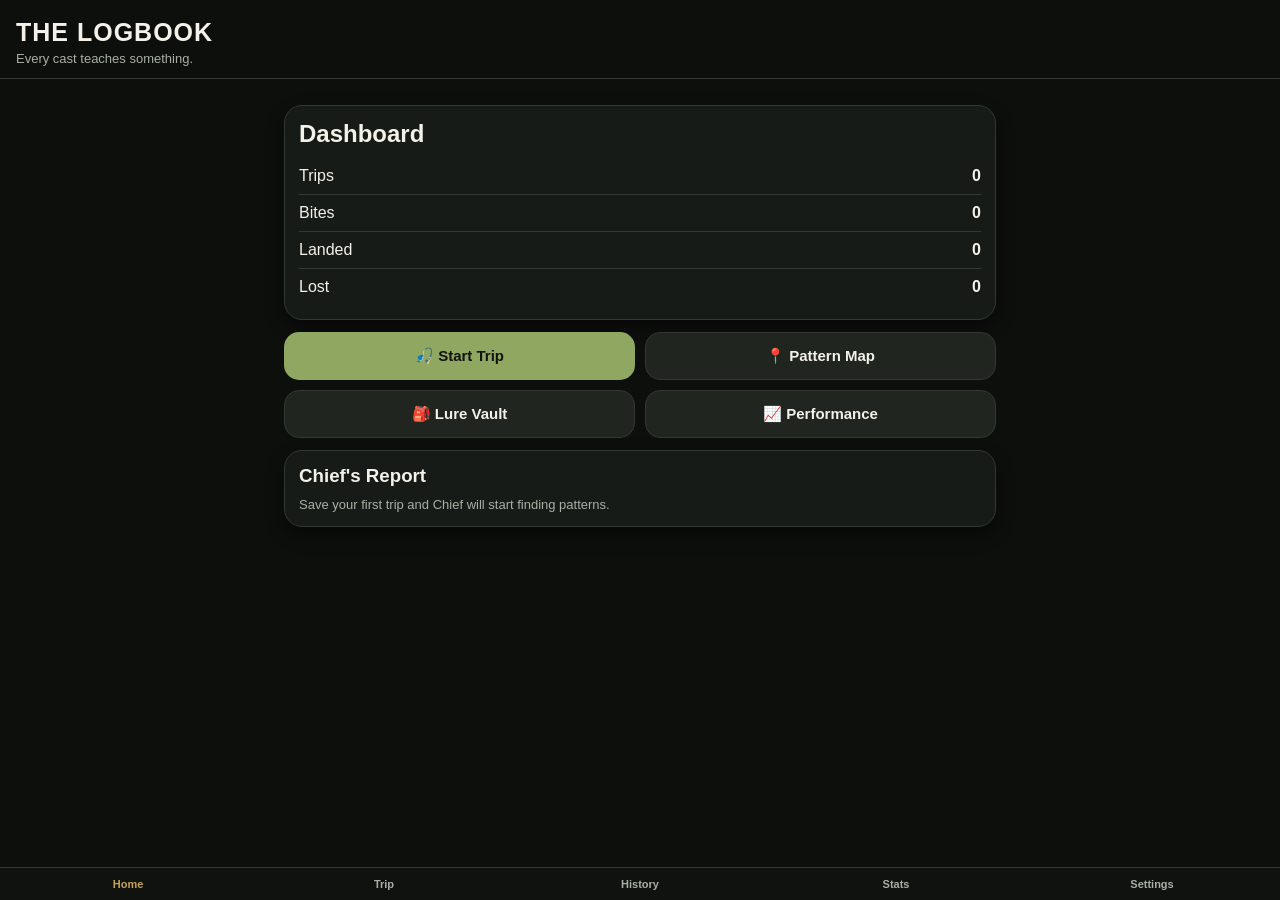
==== the_logbook_working_v2.html @ 1b35e3a9 "Add files via upload" ====
<!doctype html>
<html lang="en">
<head>
<meta charset="utf-8">
<meta name="viewport" content="width=device-width, initial-scale=1, viewport-fit=cover">
<title>The Logbook</title>
<style>
:root{--bg:#0d0f0d;--panel:#171b17;--panel2:#20261f;--line:#313931;--text:#f3f1e8;--muted:#a8b0a4;--green:#8fa760;--gold:#c6a15a;--red:#d86d61}
*{box-sizing:border-box} body{margin:0;background:var(--bg);color:var(--text);font-family:-apple-system,BlinkMacSystemFont,"Segoe UI",Arial,sans-serif}
header{padding:18px 16px 12px;border-bottom:1px solid var(--line);background:#0d0f0dee;position:sticky;top:0;z-index:2}
h1{font-size:25px;margin:0;letter-spacing:1px}.sub{color:var(--muted);font-size:13px;margin-top:4px}
main{padding:14px 14px 92px;max-width:740px;margin:auto}
.screen{display:none}.screen.active{display:block}
.card{background:var(--panel);border:1px solid var(--line);border-radius:18px;padding:14px;margin:12px 0;box-shadow:0 8px 18px #0007}
h2,h3{margin:0 0 10px}.grid{display:grid;grid-template-columns:1fr 1fr;gap:10px}.row{display:grid;grid-template-columns:1fr 1fr;gap:10px}
button{width:100%;border:0;border-radius:15px;padding:14px 12px;background:var(--green);color:#10130f;font-weight:900;font-size:15px}
.secondary{background:var(--panel2);color:var(--text);border:1px solid var(--line)}.danger{background:var(--red);color:#111}
label{display:block;color:var(--muted);font-size:13px;margin:10px 0 5px}
input,select,textarea{width:100%;border:1px solid var(--line);background:#0a0c0a;color:var(--text);border-radius:12px;padding:11px;font-size:16px}
textarea{min-height:86px}.stat{display:flex;justify-content:space-between;gap:10px;border-bottom:1px solid var(--line);padding:9px 0}.stat:last-child{border-bottom:0}
.pill{display:inline-block;border:1px solid var(--line);background:#101310;color:var(--muted);border-radius:999px;padding:6px 9px;margin:3px;font-size:12px}
.small{color:var(--muted);font-size:13px}.gold{color:var(--gold)}.spot{border-left:4px solid var(--green)}
nav{position:fixed;bottom:0;left:0;right:0;background:#101310f2;display:grid;grid-template-columns:repeat(5,1fr);border-top:1px solid var(--line);z-index:4}
nav button{background:transparent;color:var(--muted);border-radius:0;font-size:11px;padding:10px 2px} nav button.on{color:var(--gold)}
</style>
</head>
<body>
<header><h1>THE LOGBOOK</h1><div class="sub">Every cast teaches something.</div></header>
<main>
<section id="home" class="screen active">
  <div class="card"><h2>Dashboard</h2><div id="dashboard"></div></div>
  <div class="grid">
    <button data-go="trip">🎣 Start Trip</button>
    <button class="secondary" data-go="patterns">📍 Pattern Map</button>
    <button class="secondary" data-go="vault">🎒 Lure Vault</button>
    <button class="secondary" data-go="performance">📈 Performance</button>
  </div>
  <div class="card"><h3>Chief's Report</h3><div id="chief" class="small">No trips yet.</div></div>
</section>

<section id="trip" class="screen">
  <div class="card"><h2>Start Trip</h2>
    <label>Date</label><input id="date" type="date">
    <label>Body of Water</label><input id="lake" placeholder="Kunkel Lake">
    <label>Spot / Area</label><input id="spot" placeholder="East riprap / north grass flat">
    <div class="row"><div><label>Water Clarity</label><select id="clarity"><option>Clear</option><option>Gin clear</option><option>Stained</option><option>Muddy</option></select></div><div><label>Cover</label><select id="cover"><option>Grass</option><option>Riprap</option><option>Wood</option><option>Dock</option><option>Open water</option><option>Mixed</option></select></div></div>
    <label>Grass Type</label><select id="grass"><option>None</option><option>Hydrilla</option><option>Milfoil</option><option>Coontail</option><option>Mixed</option></select>
    <h3>Lure Setup</h3>
    <label>Lure</label><input id="lure" placeholder="Mini">
    <div class="row"><div><label>Weight</label><input id="weight" placeholder="3/8 oz"></div><div><label>Color</label><input id="color" placeholder="Green pumpkin"></div></div>
    <div class="row"><div><label>Trailer</label><input id="trailer" placeholder="3.5 Icon"></div><div><label>Blade</label><input id="blade" placeholder="Small coffin"></div></div>
    <div class="row"><div><label>Rod</label><input id="rod" placeholder="Lew's TP3"></div><div><label>Line</label><input id="line" placeholder="15 lb fluoro"></div></div>
    <h3>Results</h3>
    <div class="row"><div><label>Bites</label><input id="bites" type="number" value="0"></div><div><label>Landed</label><input id="landed" type="number" value="0"></div></div>
    <div class="row"><div><label>Lost</label><input id="lost" type="number" value="0"></div><div><label>Biggest</label><input id="biggest" placeholder="2.4 lb"></div></div>
    <h3>Performance</h3>
    <div class="row"><div><label>Confidence</label><input id="confidence" type="number" min="1" max="10" value="8"></div><div><label>Grass Clearance</label><input id="grassScore" type="number" min="1" max="10" value="8"></div></div>
    <div class="row"><div><label>Hookups</label><input id="hookups" type="number" min="1" max="10" value="8"></div><div><label>Action / Hunt</label><input id="hunting" type="number" min="1" max="10" value="8"></div></div>
    <label><input id="fishAgain" type="checkbox" checked style="width:auto"> Would fish this exact setup again</label>
    <label>Lesson Learned</label><input id="lesson" placeholder="What did this trip teach you?">
    <label>Notes</label><textarea id="notes"></textarea>
    <button id="saveTrip">Save Trip</button>
  </div>
</section>

<section id="history" class="screen"><div class="card"><h2>History</h2><div id="historyList"></div></div></section>

<section id="performance" class="screen"><div class="card"><h2>Performance</h2><div id="performanceList"></div></div></section>

<section id="vault" class="screen">
  <div class="card"><h2>Lure Vault</h2>
    <label>Lure Name</label><input id="vName" placeholder="Mini">
    <label>Status</label><select id="vStatus"><option>Production</option><option>Prototype</option><option>Retired</option></select>
    <label>Notes / Version History</label><textarea id="vNotes" placeholder="Version notes, hook, blade, trailer keeper..."></textarea>
    <button id="saveLure">Save Lure</button>
  </div>
  <div class="card"><h3>Saved Lures</h3><div id="vaultList"></div></div>
</section>

<section id="patterns" class="screen">
  <div class="card spot"><h2>Pattern Map</h2><p class="small">Places each bait should excel on each body of water.</p>
    <label>Lake</label><input id="pLake" placeholder="Kunkel Lake">
    <label>Spot</label><input id="pSpot" placeholder="North weed flat">
    <div class="row"><div><label>Best Lure</label><input id="pBest" placeholder="Mini"></div><div><label>Backup Lure</label><input id="pBackup" placeholder="Workhorse"></div></div>
    <label>Why it should excel there</label><textarea id="pWhy" placeholder="Clear water, grass edge, pressured fish..."></textarea>
    <button id="savePattern">Save Pattern Spot</button>
  </div>
  <div class="card"><h3>Saved Spots</h3><div id="patternList"></div></div>
</section>

<section id="settings" class="screen">
  <div class="card"><h2>Backup</h2>
    <button id="exportBtn">Export Backup</button>
    <label>Paste Backup JSON</label><textarea id="importText"></textarea>
    <button class="secondary" id="importBtn">Import Backup</button>
    <button class="danger" id="clearBtn">Clear Everything</button>
  </div>
</section>
</main>

<nav>
<button class="on" data-go="home">Home</button>
<button data-go="trip">Trip</button>
<button data-go="history">History</button>
<button data-go="performance">Stats</button>
<button data-go="settings">Settings</button>
</nav>

<script>
const key='theLogbookWorkingV2';
let db=JSON.parse(localStorage.getItem(key)||'{"trips":[],"lures":[],"patterns":[]}');
document.getElementById('date').valueAsDate=new Date();

function save(){localStorage.setItem(key,JSON.stringify(db));render();}
function $(id){return document.getElementById(id)}
function value(id){return $(id).value.trim()}
function number(id){return Number($(id).value||0)}
function go(id){
 document.querySelectorAll('.screen').forEach(s=>s.classList.remove('active'));
 $(id).classList.add('active');
 document.querySelectorAll('nav button').forEach(b=>b.classList.toggle('on',b.dataset.go===id));
 render();
}
document.querySelectorAll('[data-go]').forEach(b=>b.addEventListener('click',()=>go(b.dataset.go)));

$('saveTrip').addEventListener('click',()=>{
 db.trips.unshift({
 id:Date.now(),date:value('date'),lake:value('lake'),spot:value('spot'),clarity:value('clarity'),cover:value('cover'),grass:value('grass'),
 lure:value('lure'),weight:value('weight'),color:value('color'),trailer:value('trailer'),blade:value('blade'),rod:value('rod'),line:value('line'),
 bites:number('bites'),landed:number('landed'),lost:number('lost'),biggest:value('biggest'),confidence:number('confidence'),grassScore:number('grassScore'),hookups:number('hookups'),hunting:number('hunting'),
 fishAgain:$('fishAgain').checked,lesson:value('lesson'),notes:value('notes')
 });
 save(); alert('Trip saved.'); go('history');
});
$('saveLure').addEventListener('click',()=>{db.lures.unshift({id:Date.now(),name:value('vName'),status:value('vStatus'),notes:value('vNotes')});save();});
$('savePattern').addEventListener('click',()=>{db.patterns.unshift({id:Date.now(),lake:value('pLake'),spot:value('pSpot'),best:value('pBest'),backup:value('pBackup'),why:value('pWhy')});save();});
$('clearBtn').addEventListener('click',()=>{if(confirm('Delete all Logbook data?')){db={trips:[],lures:[],patterns:[]};save();}});
$('exportBtn').addEventListener('click',()=>{let blob=new Blob([JSON.stringify(db,null,2)],{type:'application/json'});let a=document.createElement('a');a.href=URL.createObjectURL(blob);a.download='the-logbook-backup.json';a.click();});
$('importBtn').addEventListener('click',()=>{try{db=JSON.parse(value('importText'));save();alert('Backup imported.')}catch(e){alert('That backup did not import.')}});

function group(arr,prop){return arr.reduce((o,x)=>{let k=x[prop]||'Unknown';(o[k]=o[k]||[]).push(x);return o;},{})}
function avg(arr,prop){let vals=arr.map(x=>Number(x[prop]||0)).filter(Boolean);return vals.length?(vals.reduce((a,b)=>a+b,0)/vals.length).toFixed(1):'—'}
function sum(arr,prop){return arr.reduce((a,x)=>a+Number(x[prop]||0),0)}
function delTrip(id){db.trips=db.trips.filter(t=>t.id!==id);save();}
window.delTrip=delTrip;

function render(){
 let trips=db.trips,bites=sum(trips,'bites'),landed=sum(trips,'landed'),lost=sum(trips,'lost');
 $('dashboard').innerHTML=`<div class="stat"><span>Trips</span><b>${trips.length}</b></div><div class="stat"><span>Bites</span><b>${bites}</b></div><div class="stat"><span>Landed</span><b>${landed}</b></div><div class="stat"><span>Lost</span><b>${lost}</b></div>`;
 $('chief').innerHTML=chiefReport();
 $('historyList').innerHTML=trips.length?trips.map(t=>`<div class="card"><b>${t.date||''} — ${t.lake||'Unknown'}</b><br><span class="small">${t.spot||''}</span><p><span class="pill">${t.lure||'Lure'}</span><span class="pill">${t.bites} bites</span><span class="pill">${t.landed} landed</span><span class="pill">${t.lost} lost</span></p><p>${t.lesson||t.notes||''}</p><button class="danger" onclick="delTrip(${t.id})">Delete</button></div>`).join(''):'<p class="small">No trips saved yet.</p>';
 renderPerformance(); renderVault(); renderPatterns();
}
function chiefReport(){
 if(!db.trips.length)return 'Save your first trip and Chief will start finding patterns.';
 let by=group(db.trips,'lure');
 let best=Object.entries(by).sort((a,b)=>sum(b[1],'bites')-sum(a[1],'bites'))[0];
 let lessons=db.trips.map(t=>t.lesson).filter(Boolean).slice(0,3).map(x=>`<span class="pill">${x}</span>`).join('');
 return `Best lure by bites: <b class="gold">${best?best[0]:'—'}</b><br>${lessons||'Add lessons to sharpen the report.'}`;
}
function renderPerformance(){
 let by=group(db.trips,'lure');
 $('performanceList').innerHTML=Object.entries(by).length?Object.entries(by).map(([name,arr])=>{
 let b=sum(arr,'bites'),l=sum(arr,'landed'),rate=b?Math.round(l/b*100):0;
 return `<div class="card"><h3>${name}</h3><div class="stat"><span>Trips</span><b>${arr.length}</b></div><div class="stat"><span>Bites</span><b>${b}</b></div><div class="stat"><span>Landed</span><b>${l}</b></div><div class="stat"><span>Landing %</span><b>${rate}%</b></div><div class="stat"><span>Confidence</span><b>${avg(arr,'confidence')}</b></div><div class="stat"><span>Grass Clearance</span><b>${avg(arr,'grassScore')}</b></div><div class="stat"><span>Hookups</span><b>${avg(arr,'hookups')}</b></div><div class="stat"><span>Action / Hunt</span><b>${avg(arr,'hunting')}</b></div></div>`;
 }).join(''):'<p class="small">No performance data yet.</p>';
}
function renderVault(){
 $('vaultList').innerHTML=db.lures.length?db.lures.map(l=>`<div class="card"><b>${l.name}</b> <span class="pill">${l.status}</span><p>${l.notes||''}</p></div>`).join(''):'<p class="small">No lures saved yet.</p>';
}
function renderPatterns(){
 $('patternList').innerHTML=db.patterns.length?db.patterns.map(p=>`<div class="card spot"><b>${p.lake||'Lake'} — ${p.spot||'Spot'}</b><p><span class="pill">Best: ${p.best||'—'}</span><span class="pill">Backup: ${p.backup||'—'}</span></p><p>${p.why||''}</p></div>`).join(''):'<p class="small">No pattern spots yet.</p>';
}
render();
</script>
</body>
</html>
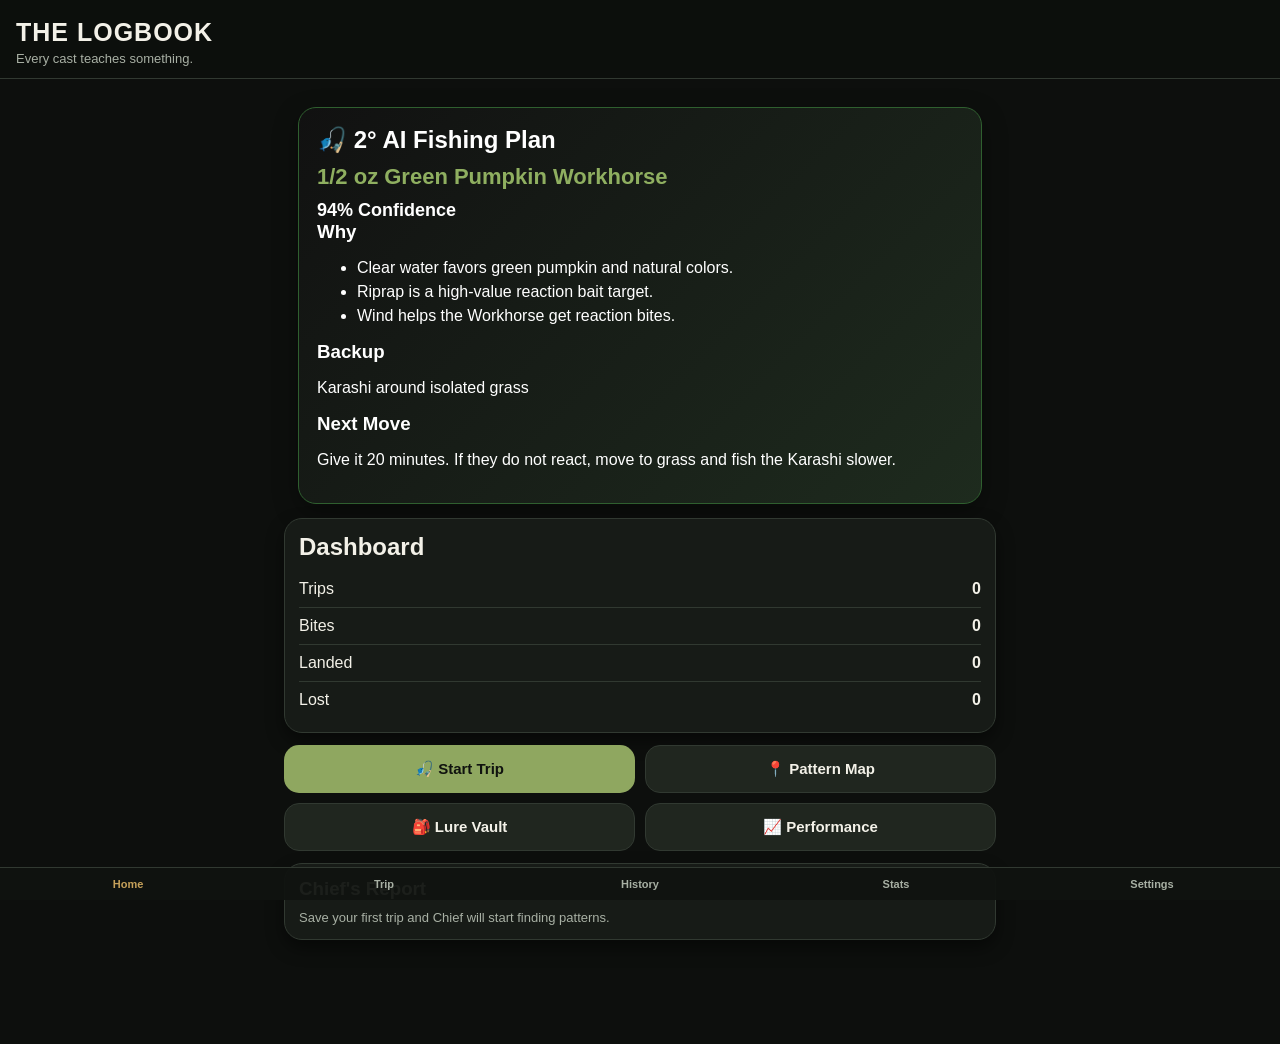
==== commit 3bbffed0: "Fix Build 40 Fix Build 40" ====
--- a/the_logbook_working_v2.html
+++ b/the_logbook_working_v2.html
@@ -173,5 +173,101 @@
 }
 render();
 </script>
+<script>
+/* 2° Logbook Build 40.1 */
+window.TwoDegreeAI = {
+  recommend(c = {}) {
+    let confidence = 62;
+    const why = [];
+
+    const clarity = (c.clarity || "clear").toLowerCase();
+    const cover = (c.cover || "riprap").toLowerCase();
+    const wind = (c.wind || "light").toLowerCase();
+
+    let primary = "1/2 oz Green Pumpkin Workhorse";
+    let backup = "Karashi around isolated grass";
+
+    if (clarity.includes("clear")) {
+      confidence += 12;
+      why.push("Clear water favors green pumpkin and natural colors.");
+    }
+
+    if (cover.includes("riprap") || cover.includes("rock")) {
+      confidence += 14;
+      why.push("Riprap is a high-value reaction bait target.");
+    }
+
+    if (wind !== "calm") {
+      confidence += 10;
+      why.push("Wind helps the Workhorse get reaction bites.");
+    }
+
+    confidence = Math.min(confidence, 94);
+
+    return {
+      primary,
+      backup,
+      confidence,
+      why,
+      nextMove: "Give it 20 minutes. If they do not react, move to grass and fish the Karashi slower."
+    };
+  }
+};
+
+function renderBuild401Dashboard() {
+  const result = window.TwoDegreeAI.recommend({
+    clarity: "clear",
+    cover: "riprap",
+    wind: "light"
+  });
+
+  const panel = document.createElement("section");
+  panel.className = "build401-card";
+  panel.innerHTML = `
+    <h2>🎣 2° AI Fishing Plan</h2>
+    <div class="big-rec">${result.primary}</div>
+    <div class="confidence">${result.confidence}% Confidence</div>
+    <h3>Why</h3>
+    <ul>${result.why.map(w => `<li>${w}</li>`).join("")}</ul>
+    <h3>Backup</h3>
+    <p>${result.backup}</p>
+    <h3>Next Move</h3>
+    <p>${result.nextMove}</p>
+  `;
+
+  const main = document.querySelector("main") || document.body;
+  main.prepend(panel);
+}
+
+document.addEventListener("DOMContentLoaded", renderBuild401Dashboard);
+</script>
+
+<style>
+.build401-card {
+  background: linear-gradient(135deg, #111, #1e2b1e);
+  color: white;
+  border: 1px solid #2f5f2f;
+  border-radius: 18px;
+  padding: 18px;
+  margin: 14px;
+  box-shadow: 0 8px 24px rgba(0,0,0,.35);
+}
+.build401-card h2 {
+  margin-top: 0;
+}
+.big-rec {
+  font-size: 22px;
+  font-weight: 900;
+  color: #8faf60;
+  margin: 10px 0;
+}
+.confidence {
+  font-size: 18px;
+  font-weight: 800;
+}
+.build401-card li {
+  margin: 6px 0;
+}
+</style>
 </body>
 </html>
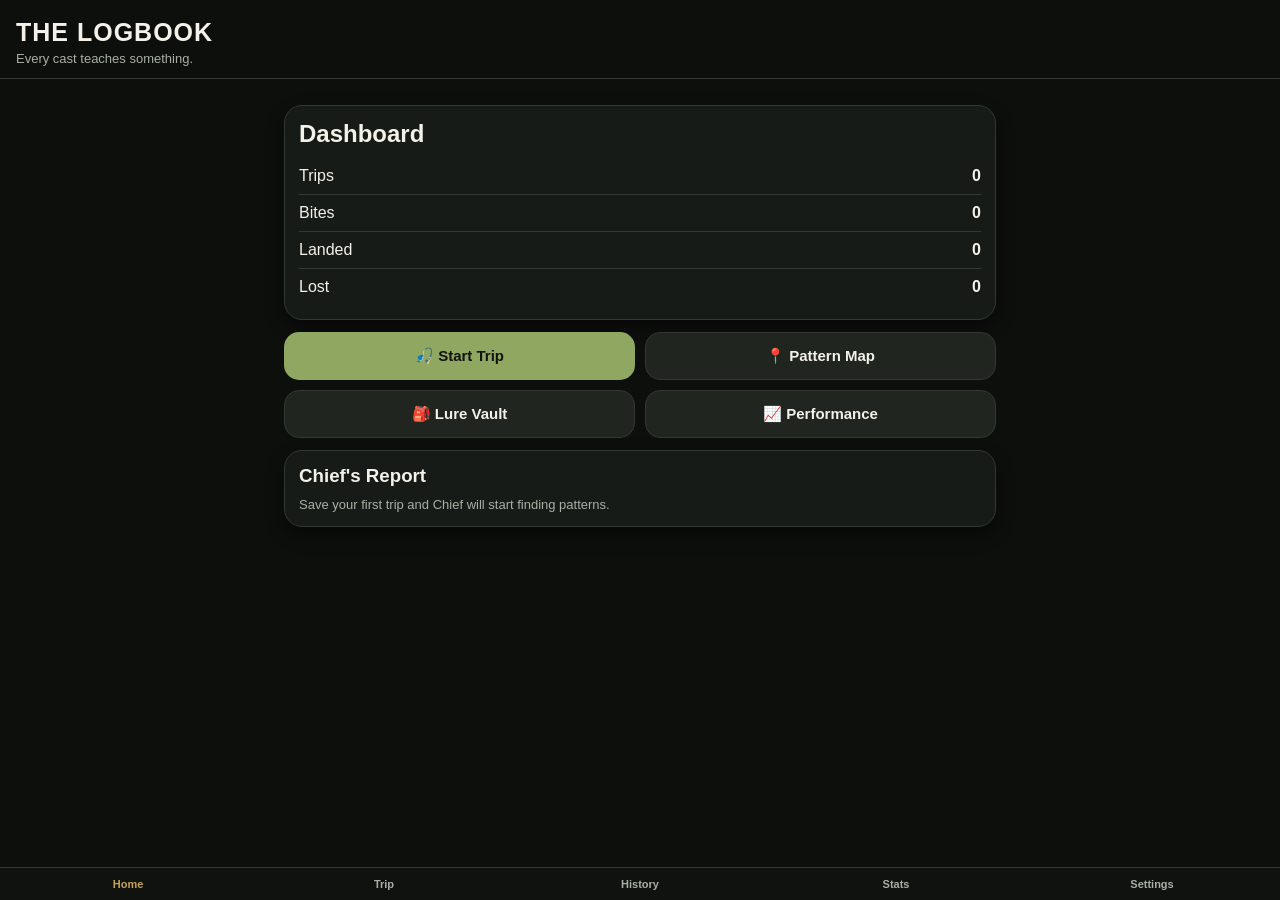
==== commit 0a1266d5: "Add files via upload" ====
--- a/the_logbook_working_v2.html
+++ b/the_logbook_working_v2.html
@@ -173,101 +173,5 @@
 }
 render();
 </script>
-<script>
-/* 2° Logbook Build 40.1 */
-window.TwoDegreeAI = {
-  recommend(c = {}) {
-    let confidence = 62;
-    const why = [];
-
-    const clarity = (c.clarity || "clear").toLowerCase();
-    const cover = (c.cover || "riprap").toLowerCase();
-    const wind = (c.wind || "light").toLowerCase();
-
-    let primary = "1/2 oz Green Pumpkin Workhorse";
-    let backup = "Karashi around isolated grass";
-
-    if (clarity.includes("clear")) {
-      confidence += 12;
-      why.push("Clear water favors green pumpkin and natural colors.");
-    }
-
-    if (cover.includes("riprap") || cover.includes("rock")) {
-      confidence += 14;
-      why.push("Riprap is a high-value reaction bait target.");
-    }
-
-    if (wind !== "calm") {
-      confidence += 10;
-      why.push("Wind helps the Workhorse get reaction bites.");
-    }
-
-    confidence = Math.min(confidence, 94);
-
-    return {
-      primary,
-      backup,
-      confidence,
-      why,
-      nextMove: "Give it 20 minutes. If they do not react, move to grass and fish the Karashi slower."
-    };
-  }
-};
-
-function renderBuild401Dashboard() {
-  const result = window.TwoDegreeAI.recommend({
-    clarity: "clear",
-    cover: "riprap",
-    wind: "light"
-  });
-
-  const panel = document.createElement("section");
-  panel.className = "build401-card";
-  panel.innerHTML = `
-    <h2>🎣 2° AI Fishing Plan</h2>
-    <div class="big-rec">${result.primary}</div>
-    <div class="confidence">${result.confidence}% Confidence</div>
-    <h3>Why</h3>
-    <ul>${result.why.map(w => `<li>${w}</li>`).join("")}</ul>
-    <h3>Backup</h3>
-    <p>${result.backup}</p>
-    <h3>Next Move</h3>
-    <p>${result.nextMove}</p>
-  `;
-
-  const main = document.querySelector("main") || document.body;
-  main.prepend(panel);
-}
-
-document.addEventListener("DOMContentLoaded", renderBuild401Dashboard);
-</script>
-
-<style>
-.build401-card {
-  background: linear-gradient(135deg, #111, #1e2b1e);
-  color: white;
-  border: 1px solid #2f5f2f;
-  border-radius: 18px;
-  padding: 18px;
-  margin: 14px;
-  box-shadow: 0 8px 24px rgba(0,0,0,.35);
-}
-.build401-card h2 {
-  margin-top: 0;
-}
-.big-rec {
-  font-size: 22px;
-  font-weight: 900;
-  color: #8faf60;
-  margin: 10px 0;
-}
-.confidence {
-  font-size: 18px;
-  font-weight: 800;
-}
-.build401-card li {
-  margin: 6px 0;
-}
-</style>
 </body>
 </html>
